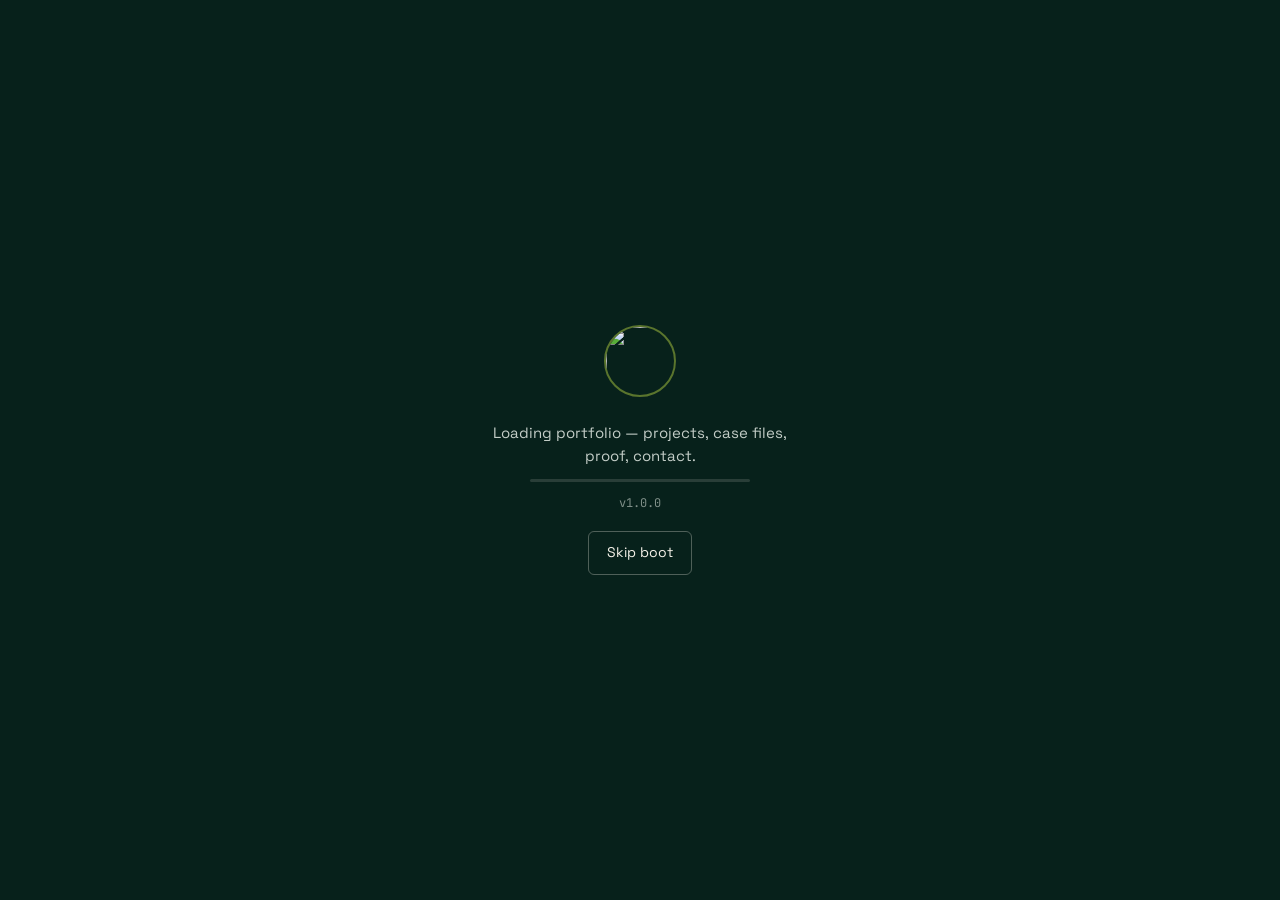
==== index.html @ 99cbc48b "Add index.html" ====
<!DOCTYPE html>
<html lang="en" data-theme="night">
<head>
<meta charset="utf-8" />
<meta name="viewport" content="width=device-width, initial-scale=1, viewport-fit=cover" />
<title>Musa Sulaiman — Skamber OS</title>
<meta name="description" content="Musa Sulaiman is an AI product engineer and founder in Kebbi, Nigeria, building AI-native products and fintech infrastructure. Founder of Zipa." />
<meta name="author" content="Musa Sulaiman" />
<meta name="theme-color" content="#0d2f26" />
<link rel="icon" href="assets/portraits/avatar-mark.png" />
<meta property="og:type" content="profile" />
<meta property="og:title" content="Musa Sulaiman — Skamber OS" />
<meta property="og:description" content="AI product engineer and founder. Building AI-native products and fintech infrastructure across Africa." />
<meta property="og:image" content="assets/portraits/avatar-hero.webp" />
<meta name="twitter:card" content="summary_large_image" />
<meta name="twitter:creator" content="@0xSkamber" />
<link rel="preconnect" href="https://fonts.googleapis.com" />
<link rel="preconnect" href="https://fonts.gstatic.com" crossorigin />
<link href="https://fonts.googleapis.com/css2?family=Space+Grotesk:wght@400;500;600;700&family=JetBrains+Mono:wght@400;500;700&display=swap" rel="stylesheet" />
<link rel="stylesheet" href="styles.css" />
<script type="application/ld+json">
{
  "@context": "https://schema.org",
  "@type": "Person",
  "name": "Musa Sulaiman",
  "jobTitle": "AI Product Engineer",
  "description": "AI product engineer and founder building AI-native products and fintech infrastructure across Africa.",
  "address": { "@type": "PostalAddress", "addressLocality": "Kebbi", "addressCountry": "NG" },
  "sameAs": ["https://x.com/0xSkamber", "https://github.com/KAMBAH123"],
  "knowsAbout": ["AI product engineering", "Fintech infrastructure", "Full-stack development"],
  "owns": { "@type": "SoftwareApplication", "name": "Zipa", "url": "https://usezipa.xyz", "applicationCategory": "FinanceApplication" }
}
</script>
</head>
<body>

<!-- ============ BOOT ============ -->
<div id="boot" class="boot" role="status" aria-live="polite">
  <div class="boot__inner">
    <img class="boot__mark" src="assets/portraits/avatar-mark.png" alt="" width="72" height="72" />
    <p class="boot__os" id="boot-os"></p>
    <p class="boot__line">Loading portfolio — projects, case files, proof, contact.</p>
    <div class="boot__bar"><span id="boot-fill"></span></div>
    <p class="boot__ver">v1.0.0</p>
    <button class="boot__skip" id="boot-skip" type="button">Skip boot</button>
  </div>
</div>

<!-- ============ SYSTEM NAV ============ -->
<header class="sysnav" role="banner">
  <div class="sysnav__group">
    <img class="sysnav__mark" src="assets/portraits/avatar-mark.png" alt="" width="26" height="26" />
    <span class="sysnav__os" id="nav-os"></span>
  </div>
  <nav class="sysnav__group sysnav__links" aria-label="Primary">
    <button class="sysnav__link" data-open="projects" type="button">Work</button>
    <button class="sysnav__link" data-open="results" type="button">Proof</button>
    <button class="sysnav__link" data-open="systems" type="button">Method</button>
    <button class="sysnav__link" id="nav-search" type="button" aria-keyshortcuts="Meta+K Control+K">Search <kbd>⌘K</kbd></button>
  </nav>
  <div class="sysnav__group sysnav__right">
    <div class="themeswitch" role="group" aria-label="Appearance">
      <button type="button" data-theme-set="day" title="Day">Day</button>
      <button type="button" data-theme-set="night" title="Night">Night</button>
      <button type="button" data-theme-set="dark" title="Dark">Dark</button>
    </div>
    <span class="avail" id="avail"><i aria-hidden="true"></i><span id="avail-text">Available</span></span>
    <span class="sysnav__clock"><span id="clock-date"></span> · <span id="clock-time"></span> <span id="clock-tz"></span></span>
  </div>
</header>

<!-- ============ DESKTOP ============ -->
<main class="desktop" id="desktop">
  <div class="wallpaper" aria-hidden="true">
    <span class="wp-glow wp-glow--a"></span>
    <span class="wp-glow wp-glow--b"></span>
    <span class="wp-grid"></span>
  </div>

  <!-- Daily Transmission -->
  <section class="widget transmission" id="transmission" data-draggable="transmission" aria-label="Daily transmission">
    <header class="widget__bar">
      <span class="widget__dot" aria-hidden="true"></span>
      <span class="widget__title">Daily Transmission</span>
      <span class="widget__os" id="tx-os"></span>
    </header>
    <p class="transmission__date" id="tx-date"></p>
    <p class="transmission__quote" id="tx-quote"></p>
    <button class="btn btn--ghost btn--sm" data-open="whiteboard" type="button">Add a quick sticky</button>
  </section>

  <!-- Identity -->
  <section class="identity" aria-label="Owner identity">
    <p class="identity__eyebrow" id="id-roles"></p>
    <h1 class="identity__name" id="id-name"></h1>
    <p class="identity__descriptor"><span id="id-descriptor"></span><i class="caret" aria-hidden="true"></i></p>
    <p class="identity__intro" id="id-intro"></p>
    <div class="identity__cta">
      <button class="btn btn--primary" id="cta-primary" type="button"></button>
      <button class="btn btn--outline" id="cta-secondary" type="button"></button>
    </div>
    <ul class="identity__metrics" id="id-metrics"></ul>
  </section>

  <!-- Portrait -->
  <figure class="portrait" aria-hidden="true">
    <img id="portrait-img" src="assets/portraits/avatar-hero.webp" alt="" width="320" height="320" loading="lazy" />
  </figure>

  <!-- App grid -->
  <section class="apps" id="apps" aria-label="Applications"></section>

  <!-- Folded corner call tab -->
  <button class="foldtab" id="foldtab" type="button">
    <span class="foldtab__inner">
      <span class="foldtab__q">Want this for yourself?</span>
      <span class="foldtab__a">Book a call</span>
    </span>
  </button>
</main>

<!-- ============ COMPANION ============ -->
<div class="companion" id="companion" data-state="idle">
  <img id="companion-img" src="assets/companion/companion-idle.png" alt="Skamber OS companion" width="76" height="112" />
  <button class="companion__reset" id="companion-reset" type="button" title="Reset companion position">Reset</button>
</div>

<!-- ============ DOCK ============ -->
<nav class="dock" id="dock" aria-label="Dock"></nav>

<!-- ============ WINDOW LAYER ============ -->
<div class="windows" id="windows"></div>

<!-- ============ COMMAND PALETTE ============ -->
<div class="palette" id="palette" hidden>
  <div class="palette__scrim" data-palette-close></div>
  <div class="palette__box" role="dialog" aria-modal="true" aria-label="Search Skamber OS">
    <input id="palette-input" type="text" placeholder="Search apps, projects, contact…" autocomplete="off" spellcheck="false" />
    <ul id="palette-results" role="listbox"></ul>
  </div>
</div>

<script type="module" src="app.js"></script>
</body>
</html>
---- styles.css ----
/* ==========================================================================
   Skamber OS — design system
   Palette derived from the OneDev brand mark: deep forest green, lime accent,
   warm off-white. Engineered grotesk + mono, per the technical-owner direction.
   Readability floors are treated as hard constraints, not suggestions.
   ========================================================================== */

:root{
  --green-900:#07211b;
  --green-800:#0d2f26;
  --green-700:#123c31;
  --green-600:#184d3e;
  --green-500:#1f6350;
  --lime:#d8f24a;
  --lime-deep:#a9c92c;
  --cream:#f4f1e8;
  --cream-dim:#d9d5c8;
  --ink:#0a1512;

  --bg:var(--green-800);
  --panel:rgba(244,241,232,.06);
  --panel-solid:#123c31;
  --border:rgba(244,241,232,.16);
  --fg:var(--cream);
  --fg-dim:#b9c4bd;
  --accent:var(--lime);
  --accent-ink:var(--green-900);

  --radius:10px;
  --radius-sm:6px;
  --nav-h:46px;
  --dock-h:66px;

  --font-display:"Space Grotesk",system-ui,sans-serif;
  --font-mono:"JetBrains Mono",ui-monospace,monospace;

  --z-wall:0; --z-decor:100; --z-portrait:200; --z-identity:300;
  --z-apps:400; --z-widget:500; --z-win:1000; --z-palette:5400;
  --z-dock:5500; --z-companion:5700; --z-boot:9000;
}

/* ---- Day ---- */
[data-theme="day"]{
  --bg:#eef1e6;
  --panel:rgba(13,47,38,.05);
  --panel-solid:#ffffff;
  --border:rgba(13,47,38,.18);
  --fg:#0a1512;
  --fg-dim:#40544c;
  --accent:#2b7a5f;
  --accent-ink:#ffffff;
}
/* ---- Dark ---- */
[data-theme="dark"]{
  --bg:#080a09;
  --panel:rgba(255,255,255,.05);
  --panel-solid:#121614;
  --border:rgba(255,255,255,.14);
  --fg:#e8ece9;
  --fg-dim:#a6b0ab;
  --accent:var(--lime);
  --accent-ink:#080a09;
}

*,*::before,*::after{box-sizing:border-box}
html,body{height:100%}
body{
  margin:0;
  background:var(--bg);
  color:var(--fg);
  font-family:var(--font-display);
  font-size:16px;
  line-height:1.55;
  -webkit-font-smoothing:antialiased;
  overflow:hidden;
}
button{font:inherit;color:inherit}
:focus-visible{outline:2px solid var(--accent);outline-offset:2px;border-radius:4px}

/* ============ BOOT ============ */
.boot{
  position:fixed;inset:0;z-index:var(--z-boot);
  background:var(--green-900);color:var(--cream);
  display:grid;place-items:center;text-align:center;
  transition:opacity .45s ease,visibility .45s;
}
.boot[hidden],.boot.is-done{opacity:0;visibility:hidden;pointer-events:none}
.boot__inner{display:grid;gap:12px;justify-items:center;padding:24px}
.boot__mark{border-radius:50%;border:2px solid rgba(216,242,74,.4)}
.boot__os{font-family:var(--font-mono);font-size:15px;letter-spacing:.14em;margin:0;color:var(--lime)}
.boot__line{margin:0;font-size:15px;color:#c3cdc7;max-width:34ch}
.boot__bar{width:220px;height:3px;background:rgba(244,241,232,.14);border-radius:2px;overflow:hidden}
.boot__bar span{display:block;height:100%;width:0;background:var(--lime);transition:width .12s linear}
.boot__ver{margin:0;font-family:var(--font-mono);font-size:12px;color:#7f8f88}
.boot__skip{
  margin-top:6px;background:none;border:1px solid rgba(244,241,232,.3);
  color:var(--cream);padding:9px 18px;border-radius:var(--radius-sm);
  font-size:14px;cursor:pointer;min-height:44px;
}
.boot__skip:hover{border-color:var(--lime);color:var(--lime)}

/* ============ SYSTEM NAV ============ */
.sysnav{
  position:fixed;top:0;left:0;right:0;height:var(--nav-h);z-index:4500;
  display:flex;align-items:center;justify-content:space-between;gap:14px;
  padding:0 14px;padding-top:env(safe-area-inset-top);
  background:color-mix(in srgb,var(--bg) 82%,transparent);
  backdrop-filter:blur(14px);
  border-bottom:1px solid var(--border);
  font-size:12px;
}
.sysnav__group{display:flex;align-items:center;gap:10px;min-width:0}
.sysnav__mark{border-radius:50%;flex:none}
.sysnav__os{font-family:var(--font-mono);font-size:12.5px;letter-spacing:.08em;font-weight:700;white-space:nowrap}
.sysnav__link{
  background:none;border:0;cursor:pointer;font-size:12.5px;font-weight:500;
  color:var(--fg-dim);padding:8px 6px;display:flex;align-items:center;gap:6px;
}
.sysnav__link:hover{color:var(--accent)}
.sysnav__link kbd{
  font-family:var(--font-mono);font-size:10.5px;border:1px solid var(--border);
  border-radius:4px;padding:1px 4px;color:var(--fg-dim);
}
.sysnav__right{gap:12px}
.themeswitch{display:flex;border:1px solid var(--border);border-radius:999px;overflow:hidden}
.themeswitch button{
  background:none;border:0;cursor:pointer;padding:5px 10px;font-size:11.5px;
  color:var(--fg-dim);
}
.themeswitch button[aria-pressed="true"]{background:var(--accent);color:var(--accent-ink);font-weight:600}
.avail{display:flex;align-items:center;gap:6px;font-size:12px;color:var(--fg-dim);white-space:nowrap}
.avail i{width:7px;height:7px;border-radius:50%;background:var(--lime);box-shadow:0 0 0 3px rgba(216,242,74,.18)}
[data-theme="day"] .avail i{background:#2b7a5f;box-shadow:0 0 0 3px rgba(43,122,95,.16)}
.sysnav__clock{font-family:var(--font-mono);font-size:12px;color:var(--fg-dim);white-space:nowrap}

/* ============ DESKTOP ============ */
.desktop{
  position:fixed;inset:0;top:0;z-index:1;
  padding-top:calc(var(--nav-h) + env(safe-area-inset-top) + 18px);
  padding-inline:clamp(18px,4vw,54px);
  padding-bottom:calc(var(--dock-h) + 20px);
  overflow:hidden;
}
.wallpaper{position:absolute;inset:0;z-index:var(--z-wall);overflow:hidden}
.wp-glow{position:absolute;border-radius:50%;filter:blur(90px);opacity:.55;will-change:transform}
.game__hud{display:flex;gap:16px;align-items:center;margin-bottom:12px;font-family:var(--font-mono);font-size:14px}
.wp-glow--a{width:52vw;height:52vw;left:-12vw;top:-14vw;background:radial-gradient(circle,var(--green-500),transparent 68%)}
.wp-glow--b{width:44vw;height:44vw;right:-10vw;bottom:-16vw;background:radial-gradient(circle,rgba(216,242,74,.28),transparent 68%)}
[data-theme="day"] .wp-glow--a{background:radial-gradient(circle,rgba(43,122,95,.30),transparent 68%)}
[data-theme="day"] .wp-glow--b{background:radial-gradient(circle,rgba(216,242,74,.55),transparent 68%)}
.wp-grid{
  position:absolute;inset:0;opacity:.5;
  background-image:linear-gradient(var(--border) 1px,transparent 1px),
                   linear-gradient(90deg,var(--border) 1px,transparent 1px);
  background-size:64px 64px;
  mask-image:radial-gradient(ellipse at 50% 40%,#000 30%,transparent 78%);
}

/* ---- Daily Transmission ---- */
.widget{
  position:absolute;z-index:var(--z-widget);width:290px;
  background:var(--panel);backdrop-filter:blur(12px);
  border:1px solid var(--border);border-radius:var(--radius);
  padding:14px;display:grid;gap:9px;
}
.transmission{right:clamp(18px,4vw,54px);top:calc(var(--nav-h) + 22px)}
.widget__bar{display:flex;align-items:center;gap:8px;font-family:var(--font-mono);font-size:11.5px;color:var(--fg-dim)}
.widget__dot{width:7px;height:7px;border-radius:50%;background:var(--accent);flex:none}
.widget__title{font-weight:700;letter-spacing:.06em;color:var(--fg)}
.widget__os{margin-left:auto;font-size:10.5px;opacity:.75}
.transmission__date{margin:0;font-family:var(--font-mono);font-size:12.5px;color:var(--fg-dim)}
.transmission__quote{margin:0;font-size:15px;line-height:1.5}

/* ---- Identity ---- */
.identity{
  position:relative;z-index:var(--z-identity);
  max-width:min(620px,54vw);margin-top:clamp(6px,2.4vh,26px);
}
.identity__eyebrow{
  margin:0 0 10px;font-family:var(--font-mono);font-size:12px;letter-spacing:.12em;
  text-transform:uppercase;color:var(--accent);
}
.identity__name{
  margin:0;font-size:clamp(38px,5.4vw,62px);line-height:1.03;letter-spacing:-.03em;
  font-weight:700;
}
.identity__descriptor{
  margin:12px 0 0;font-family:var(--font-mono);font-size:14px;letter-spacing:.1em;
  color:var(--fg-dim);display:flex;align-items:center;gap:3px;min-height:22px;
}
.caret{width:8px;height:15px;background:var(--accent);animation:blink 1.1s steps(2) infinite}
@keyframes blink{0%,49%{opacity:1}50%,100%{opacity:0}}
.identity__intro{margin:16px 0 0;font-size:17px;max-width:52ch;color:var(--fg-dim)}
.identity__cta{display:flex;flex-wrap:wrap;gap:11px;margin-top:18px}
.identity__metrics{list-style:none;display:flex;flex-wrap:wrap;gap:9px;padding:0;margin:18px 0 0}
.identity__metrics li{
  border:1px solid var(--border);border-radius:var(--radius-sm);
  padding:8px 11px;background:var(--panel);
}
.identity__metrics b{display:block;font-family:var(--font-mono);font-size:15px;color:var(--accent)}
.identity__metrics span{font-size:13px;color:var(--fg-dim)}
.identity__metrics em{
  display:block;font-style:normal;font-size:11px;margin-top:3px;opacity:.72;
  font-family:var(--font-mono);
}

/* ---- Buttons ---- */
.btn{
  border-radius:var(--radius-sm);padding:12px 20px;font-size:15px;font-weight:600;
  cursor:pointer;border:1px solid transparent;min-height:44px;transition:transform .12s,background .18s;
}
.btn:active{transform:translateY(1px)}
.btn--primary{background:var(--accent);color:var(--accent-ink);border-color:var(--accent)}
.btn--primary:hover{filter:brightness(1.08)}
.btn--outline{background:transparent;border-color:var(--border);color:var(--fg)}
.btn--outline:hover{border-color:var(--accent);color:var(--accent)}
.btn--ghost{background:transparent;border-color:var(--border);color:var(--fg-dim)}
.btn--ghost:hover{color:var(--accent);border-color:var(--accent)}
.btn--sm{padding:8px 12px;font-size:13px;min-height:38px}

/* ---- Portrait ---- */
.portrait{
  position:absolute;right:clamp(18px,4vw,54px);bottom:calc(var(--dock-h) + 26px);
  z-index:var(--z-portrait);margin:0;width:clamp(180px,20vw,290px);
}
.portrait img{width:100%;height:auto;border-radius:50%;border:1px solid var(--border);display:block}

/* ---- App grid ---- */
.apps{
  position:relative;z-index:var(--z-apps);margin-top:20px;
  display:grid;grid-template-columns:repeat(auto-fill,minmax(152px,1fr));
  gap:10px;max-width:min(780px,60vw);
}
.appicon{
  position:relative;text-align:left;background:var(--panel);
  border:1px solid var(--border);border-radius:var(--radius);
  padding:12px;cursor:pointer;display:grid;gap:5px;
  backdrop-filter:blur(10px);transition:border-color .16s,transform .16s;
}
.appicon:hover{border-color:var(--accent);transform:translateY(-2px)}
.appicon[data-dragging="true"]{z-index:var(--z-companion);cursor:grabbing}
.appicon__glyph{width:32px;height:32px;display:grid;place-items:center;border-radius:8px;background:rgba(216,242,74,.13);color:var(--accent)}
[data-theme="day"] .appicon__glyph{background:rgba(43,122,95,.12)}
.appicon__glyph svg{width:19px;height:19px}
.appicon__name{font-size:14px;font-weight:600;letter-spacing:-.01em}
.appicon__desc{font-size:13px;color:var(--fg-dim);line-height:1.4}
.appicon__badge{
  position:absolute;top:10px;right:10px;font-family:var(--font-mono);font-size:10px;
  letter-spacing:.07em;color:var(--accent);border:1px solid var(--border);
  border-radius:999px;padding:2px 7px;
}

/* ---- Folded corner ---- */
.foldtab{
  position:fixed;right:0;bottom:0;z-index:5300;width:264px;height:132px;
  background:none;border:0;padding:0;cursor:pointer;
  clip-path:polygon(100% 0,100% 100%,0 100%);
}
.foldtab__inner{
  position:absolute;inset:0;background:var(--green-900);
  border-top:1px solid var(--border);border-left:1px solid var(--border);
  display:grid;align-content:end;justify-items:end;gap:2px;
  padding:0 16px 14px 0;text-align:right;
}
[data-theme="day"] .foldtab__inner{background:#0d2f26}
.foldtab__q{font-size:12.5px;color:#b9c4bd}
.foldtab__a{font-size:15px;font-weight:700;color:var(--lime)}
.foldtab:hover .foldtab__a{text-decoration:underline}

/* ============ COMPANION ============ */
.companion{
  position:fixed;left:16px;bottom:10px;z-index:var(--z-companion);
  width:64px;touch-action:none;cursor:grab;user-select:none;
}
.companion[data-dragging="true"]{cursor:grabbing}
.companion img{width:100%;height:auto;display:block;filter:drop-shadow(0 8px 18px rgba(0,0,0,.35))}
.companion[data-state="idle"] img{animation:bob 3.4s ease-in-out infinite}
.companion[data-state="excited"] img{animation:hop .5s ease-in-out 3}
.companion[data-state="sad"] img{filter:grayscale(.5) drop-shadow(0 4px 10px rgba(0,0,0,.3));transform:translateY(3px) scale(.97)}
@keyframes bob{0%,100%{transform:translateY(0)}50%{transform:translateY(-6px)}}
@keyframes hop{0%,100%{transform:translateY(0)}40%{transform:translateY(-16px)}}
.companion__reset{
  position:absolute;bottom:-6px;left:50%;transform:translateX(-50%);
  font-size:10.5px;font-family:var(--font-mono);background:var(--panel-solid);
  border:1px solid var(--border);color:var(--fg-dim);border-radius:999px;
  padding:3px 8px;cursor:pointer;opacity:0;transition:opacity .16s;white-space:nowrap;
}
.companion:hover .companion__reset,.companion__reset:focus-visible{opacity:1}

/* ============ DOCK ============ */
.dock{
  position:fixed;left:50%;transform:translateX(-50%);
  bottom:calc(12px + env(safe-area-inset-bottom));z-index:var(--z-dock);
  display:flex;gap:7px;padding:8px;max-width:calc(100vw - 28px);overflow-x:auto;
  background:color-mix(in srgb,var(--panel-solid) 88%,transparent);
  backdrop-filter:blur(16px);border:1px solid var(--border);border-radius:14px;
  scrollbar-width:none;
}
.dock::-webkit-scrollbar{display:none}
.dock__btn{
  flex:none;width:46px;height:46px;border-radius:10px;border:1px solid transparent;
  background:var(--panel);display:grid;place-items:center;cursor:pointer;
  color:var(--fg-dim);position:relative;
}
.dock__btn:hover{color:var(--accent);border-color:var(--accent)}
.dock__btn svg{width:20px;height:20px}
.dock__btn[data-open-win="true"]::after{
  content:"";position:absolute;bottom:3px;left:50%;transform:translateX(-50%);
  width:4px;height:4px;border-radius:50%;background:var(--accent);
}
.dock__btn .tip{
  position:absolute;bottom:calc(100% + 8px);left:50%;transform:translateX(-50%);
  background:var(--panel-solid);border:1px solid var(--border);border-radius:6px;
  padding:4px 8px;font-size:12px;white-space:nowrap;opacity:0;pointer-events:none;
  transition:opacity .14s;color:var(--fg);
}
.dock__btn:hover .tip{opacity:1}

/* ============ WINDOWS ============ */
.windows{position:fixed;inset:0;z-index:var(--z-win);pointer-events:none}
.win{
  position:absolute;pointer-events:auto;display:flex;flex-direction:column;
  background:var(--panel-solid);border:1px solid var(--border);
  border-radius:var(--radius);box-shadow:0 24px 60px rgba(0,0,0,.42);
  min-width:320px;min-height:220px;overflow:hidden;
}
[data-theme="day"] .win{box-shadow:0 20px 50px rgba(13,47,38,.18)}
.win__bar{
  display:flex;align-items:center;gap:9px;padding:10px 12px;cursor:grab;
  border-bottom:1px solid var(--border);background:var(--panel);flex:none;
}
.win__bar:active{cursor:grabbing}
.win__dots{display:flex;gap:6px}
.win__dot{width:12px;height:12px;border-radius:50%;border:0;cursor:pointer;padding:0}
.win__dot--close{background:#ff5f57}
.win__dot--min{background:#febc2e}
.win__dot--max{background:#28c840}
.win__title{font-size:13.5px;font-weight:600;letter-spacing:-.01em}
.win__state{margin-left:auto;font-family:var(--font-mono);font-size:11.5px;color:var(--fg-dim)}
.win__body{padding:20px;overflow-y:auto;flex:1;font-size:16px;line-height:1.6}
.win.is-max{inset:calc(var(--nav-h) + 8px) 8px calc(var(--dock-h) + 8px) 8px;width:auto!important;height:auto!important}

/* ---- Window content primitives ---- */
.h2{font-size:21px;margin:0 0 6px;letter-spacing:-.02em}
.lede{color:var(--fg-dim);margin:0 0 20px;max-width:68ch}
.card{
  border:1px solid var(--border);border-radius:var(--radius);padding:16px;
  margin-bottom:14px;background:var(--panel);
}
.card__art{width:100%;height:auto;border-radius:var(--radius-sm);border:1px solid var(--border);margin-bottom:12px;display:block}
.card__top{display:flex;flex-wrap:wrap;align-items:baseline;gap:9px;margin-bottom:8px}
.card__name{font-size:18px;font-weight:700;margin:0}
.card__meta{font-family:var(--font-mono);font-size:12px;color:var(--fg-dim)}
.chip{
  display:inline-block;font-family:var(--font-mono);font-size:11px;letter-spacing:.05em;
  border:1px solid var(--border);border-radius:999px;padding:2px 9px;color:var(--fg-dim);
}
.chip--ok{color:var(--accent);border-color:color-mix(in srgb,var(--accent) 50%,transparent)}
.field{margin:10px 0}
.field b{display:block;font-size:12.5px;font-family:var(--font-mono);letter-spacing:.06em;color:var(--fg-dim);text-transform:uppercase;margin-bottom:3px}
.field p{margin:0}
.stack{display:flex;flex-wrap:wrap;gap:6px;margin-top:10px}
.disclose{font-size:13px;color:var(--fg-dim);border-left:2px solid var(--border);padding-left:10px;margin-top:12px}
.empty{
  border:1px dashed var(--border);border-radius:var(--radius);padding:26px;
  text-align:center;color:var(--fg-dim);font-size:15px;
}
a{color:var(--accent)}
.linkout{font-size:14px;font-weight:600;text-decoration:none}
.linkout:hover{text-decoration:underline}

/* ---- Whiteboard ---- */
.wb__tools{display:flex;flex-wrap:wrap;gap:8px;align-items:center;margin-bottom:14px}
.wb__input{
  flex:1;min-width:200px;padding:11px;font:inherit;font-size:15px;
  background:var(--panel);border:1px solid var(--border);border-radius:var(--radius-sm);color:var(--fg);
}
.wb__swatch{width:30px;height:30px;border-radius:6px;border:2px solid transparent;cursor:pointer}
.wb__swatch[aria-pressed="true"]{border-color:var(--fg)}
.wb__board{position:relative;min-height:300px;border:1px solid var(--border);border-radius:var(--radius);overflow:hidden;background:var(--panel)}
.sticky{
  position:absolute;width:158px;min-height:106px;padding:9px;border-radius:5px;
  color:#22301c;font-size:14px;line-height:1.4;box-shadow:0 5px 14px rgba(0,0,0,.22);
  touch-action:none;cursor:grab;
}
.sticky textarea{
  width:100%;height:74px;border:0;background:transparent;resize:none;font:inherit;color:inherit;
}
.sticky textarea:focus{outline:none}
.sticky__x{position:absolute;top:3px;right:5px;background:none;border:0;cursor:pointer;font-size:15px;color:#22301c;opacity:.55;min-height:24px}
.sticky__x:hover{opacity:1}
.note{font-size:13px;color:var(--fg-dim);margin-top:10px}

/* ---- Contact form ---- */
.form{display:grid;gap:13px;max-width:520px}
.form label{display:grid;gap:5px;font-size:14px;font-weight:600}
.form input,.form textarea,.form select{
  padding:11px;font:inherit;font-size:16px;background:var(--panel);
  border:1px solid var(--border);border-radius:var(--radius-sm);color:var(--fg);
}
.form textarea{min-height:96px;resize:vertical}
.hp{position:absolute;left:-9999px}
.routes{display:flex;flex-wrap:wrap;gap:9px;margin-bottom:20px}

/* ---- Browser ---- */
.br__bar{display:flex;gap:7px;align-items:center;margin-bottom:12px}
.br__url{flex:1;padding:9px;font-family:var(--font-mono);font-size:13.5px;background:var(--panel);border:1px solid var(--border);border-radius:var(--radius-sm);color:var(--fg)}
.br__nav{width:38px;height:38px;border-radius:var(--radius-sm);border:1px solid var(--border);background:var(--panel);cursor:pointer}
.br__frame{width:100%;height:min(52vh,430px);border:1px solid var(--border);border-radius:var(--radius);background:#fff}

/* ---- Finder ---- */
.finder{display:grid;grid-template-columns:180px 1fr;gap:16px}
.finder__tree{border-right:1px solid var(--border);padding-right:12px}
.finder__folder{display:block;width:100%;text-align:left;background:none;border:0;padding:8px;border-radius:6px;cursor:pointer;font-size:14px;color:var(--fg-dim);min-height:40px}
.finder__folder[aria-current="true"]{background:var(--panel);color:var(--accent);font-weight:600}

/* ============ COMMAND PALETTE ============ */
.palette{position:fixed;inset:0;z-index:var(--z-palette);display:grid;place-items:start center;padding-top:14vh}
.palette[hidden]{display:none}
.palette__scrim{position:absolute;inset:0;background:rgba(4,12,9,.6);backdrop-filter:blur(3px)}
.palette__box{
  position:relative;width:min(560px,92vw);background:var(--panel-solid);
  border:1px solid var(--border);border-radius:12px;overflow:hidden;
  box-shadow:0 26px 60px rgba(0,0,0,.5);
}
.palette__box input{
  width:100%;padding:16px;font:inherit;font-size:16px;background:none;border:0;
  border-bottom:1px solid var(--border);color:var(--fg);
}
.palette__box input:focus{outline:none}
.palette__box ul{list-style:none;margin:0;padding:6px;max-height:52vh;overflow-y:auto}
.palette__box li{
  padding:11px 12px;border-radius:7px;cursor:pointer;display:flex;align-items:center;
  gap:10px;font-size:15px;min-height:44px;
}
.palette__box li[aria-selected="true"]{background:var(--panel);color:var(--accent)}
.palette__type{margin-left:auto;font-family:var(--font-mono);font-size:11px;color:var(--fg-dim)}

/* ============ RESPONSIVE — reflow, never shrink ============ */
@media (max-width:1024px){
  .identity{max-width:100%}
  .apps{max-width:100%;grid-template-columns:repeat(auto-fill,minmax(150px,1fr))}
  .portrait{display:none}
  .transmission{position:static;width:auto;margin-bottom:18px}
  .desktop{overflow-y:auto;overflow-x:hidden}
}
@media (max-width:720px){
  body{font-size:17px}
  /* Hide secondary nav items rather than shrinking them below the floor. */
  .sysnav__links .sysnav__link:not(#nav-search){display:none}
  .sysnav__clock,.avail{display:none}
  .sysnav__link kbd{display:none}
  .sysnav{gap:8px;padding:0 10px}
  .sysnav__os{font-size:12px}
  .themeswitch button{padding:6px 10px;font-size:12px}
  .desktop{
    padding-inline:16px;
    padding-bottom:calc(var(--dock-h) + 120px);
    overflow-y:auto;-webkit-overflow-scrolling:touch;
  }
  .identity{margin-top:14px}
  .identity__name{font-size:clamp(32px,9vw,44px)}
  .identity__intro{font-size:17px}
  .apps{grid-template-columns:repeat(2,1fr);gap:10px}
  .appicon__name{font-size:14px}
  .appicon__desc{font-size:15px}
  .identity__cta .btn{flex:1}

  /* Folded corner becomes a full-width card in normal flow */
  .foldtab{
    position:static;width:100%;height:auto;clip-path:none;margin-top:24px;
  }
  .foldtab__inner{
    position:static;border-radius:var(--radius);border:1px solid var(--border);
    padding:16px;justify-items:start;text-align:left;gap:4px;
  }
  .foldtab__q{font-size:15px}
  .foldtab__a{font-size:17px}

  .win{inset:6px 6px auto 6px!important;width:auto!important;
       height:calc(100dvh - var(--dock-h) - 26px)!important;top:calc(var(--nav-h) + 6px)!important}
  .win__body{padding:16px;font-size:17px}
  .finder{grid-template-columns:1fr}
  .finder__tree{border-right:0;border-bottom:1px solid var(--border);padding:0 0 10px;display:flex;flex-wrap:wrap;gap:6px}
  /* Companion stays in a compact bottom-left safe zone, clear of the dock. */
  .companion{width:44px;left:8px;bottom:calc(var(--dock-h) + 16px);opacity:.94}
  .companion__reset{left:auto;right:-52px;bottom:8px;transform:none;opacity:1;font-size:10px}
}

@media (max-width:360px){
  .sysnav{padding:0 8px;gap:6px}
  .sysnav__os{display:none}
  .themeswitch button{padding:5px 7px;font-size:11.5px}
  .companion{width:38px;opacity:.9}
  .companion__reset{display:none}
}

@media (prefers-reduced-motion:reduce){
  *,*::before,*::after{animation-duration:.001ms!important;animation-iteration-count:1!important;transition-duration:.001ms!important}
}

/* ---- Music ---- */
.music__track{margin-bottom:12px}
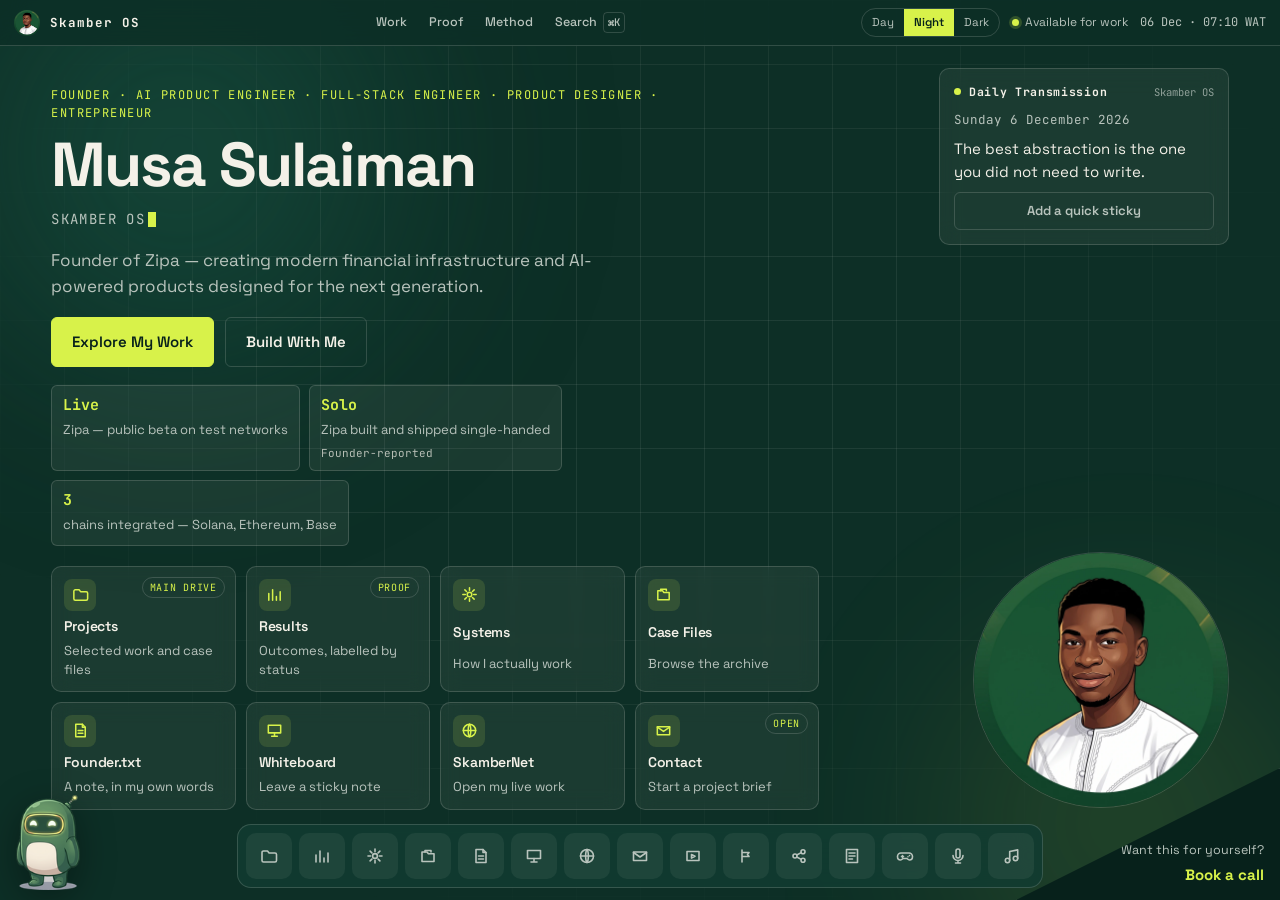
==== commit 2caeb737: "Canonical, og:url and absolute og:image for skamber.xyz" ====
--- a/index.html
+++ b/index.html
@@ -7,11 +7,13 @@
 <meta name="description" content="Musa Sulaiman is an AI product engineer and founder in Kebbi, Nigeria, building AI-native products and fintech infrastructure. Founder of Zipa." />
 <meta name="author" content="Musa Sulaiman" />
 <meta name="theme-color" content="#0d2f26" />
+<link rel="canonical" href="https://skamber.xyz/" />
 <link rel="icon" href="assets/portraits/avatar-mark.png" />
 <meta property="og:type" content="profile" />
+<meta property="og:url" content="https://skamber.xyz/" />
 <meta property="og:title" content="Musa Sulaiman — Skamber OS" />
 <meta property="og:description" content="AI product engineer and founder. Building AI-native products and fintech infrastructure across Africa." />
-<meta property="og:image" content="assets/portraits/avatar-hero.webp" />
+<meta property="og:image" content="https://skamber.xyz/assets/portraits/avatar-hero.webp" />
 <meta name="twitter:card" content="summary_large_image" />
 <meta name="twitter:creator" content="@0xSkamber" />
 <link rel="preconnect" href="https://fonts.googleapis.com" />
